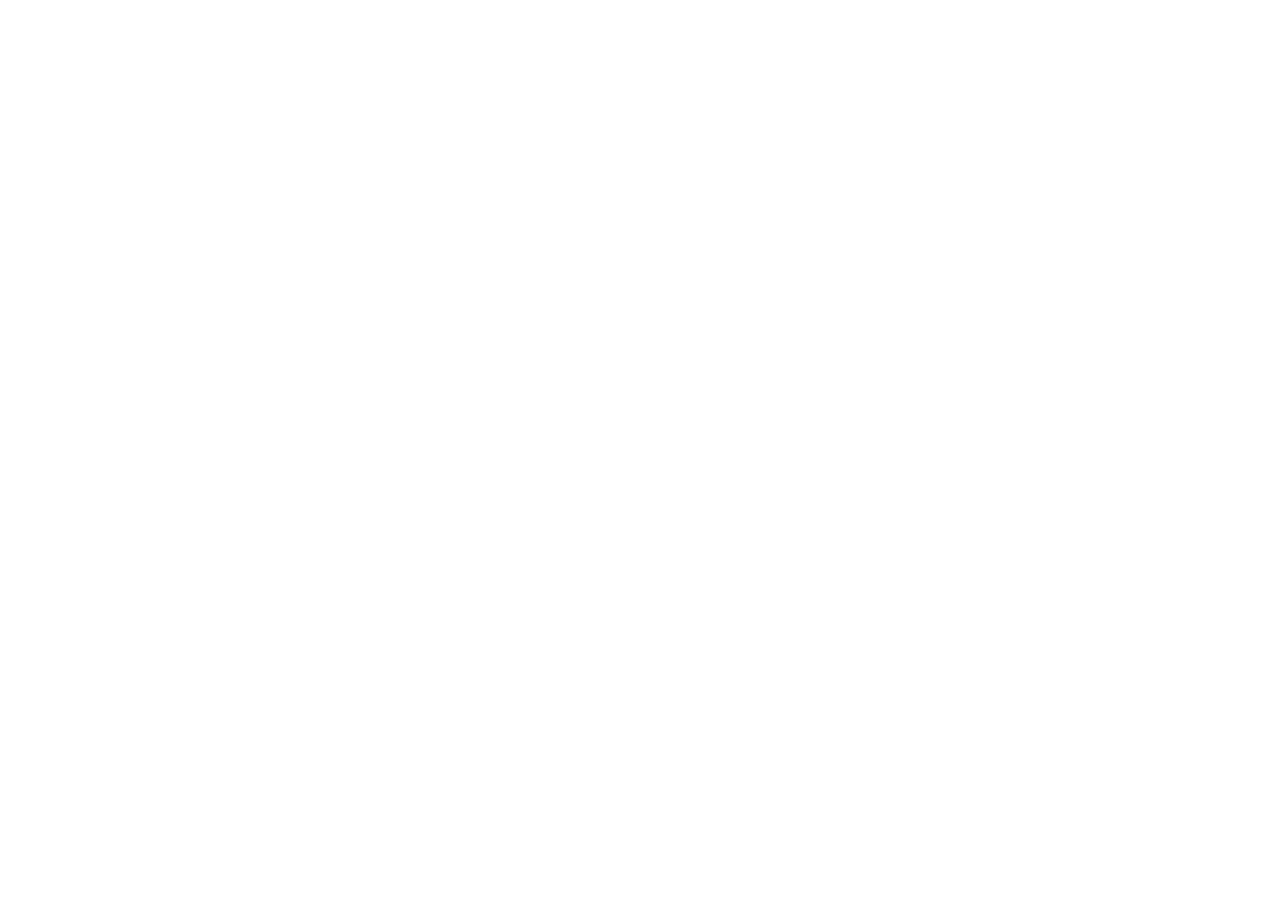
==== admin/index.html @ 66f9778a "Initial commit: Constanze Hevelke Coaching Website Statische Business-Coaching-Website mit drei Care" ====
<!doctype html>
<html>
<head>
  <meta charset="utf-8" />
  <meta name="viewport" content="width=device-width, initial-scale=1.0" />
  <meta name="robots" content="noindex" />
  <title>Content Manager | Constanze Hevelke Coaching</title>
  <script src="https://identity.netlify.com/v1/netlify-identity-widget.js"></script>
</head>
<body>
  <script src="https://unpkg.com/decap-cms@^3.0.0/dist/decap-cms.js"></script>
</body>
</html>
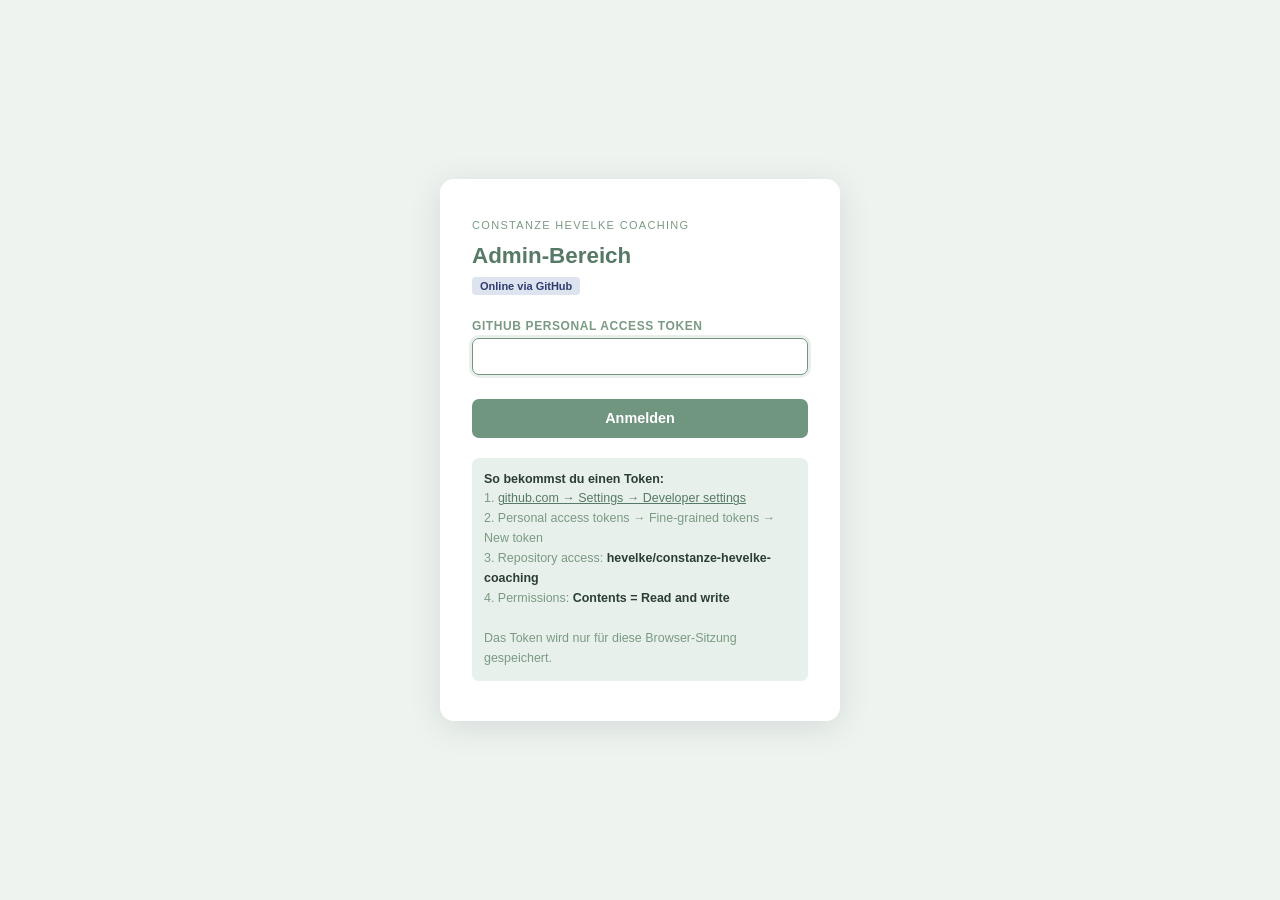
==== commit 69a69bc6: "Admin-Bereich: Online-CMS mit GitHub API und lokalem Server" ====
--- a/admin/index.html
+++ b/admin/index.html
@@ -1,13 +1,776 @@
-<!doctype html>
-<html>
+<!DOCTYPE html>
+<html lang="de">
 <head>
-  <meta charset="utf-8" />
-  <meta name="viewport" content="width=device-width, initial-scale=1.0" />
-  <meta name="robots" content="noindex" />
-  <title>Content Manager | Constanze Hevelke Coaching</title>
-  <script src="https://identity.netlify.com/v1/netlify-identity-widget.js"></script>
+  <meta charset="UTF-8">
+  <meta name="viewport" content="width=device-width, initial-scale=1.0">
+  <meta name="robots" content="noindex, nofollow">
+  <title>Admin | Constanze Hevelke Coaching</title>
+  <script src="config.js"></script>
+  <style>
+    *, *::before, *::after { box-sizing: border-box; margin: 0; padding: 0; }
+    body { font-family: -apple-system, BlinkMacSystemFont, 'Segoe UI', Roboto, sans-serif; background: #eef3f0; color: #2C3E33; min-height: 100vh; font-size: 14px; }
+
+    :root {
+      --p:       #709680;
+      --p-dark:  #567A66;
+      --p-light: #e8f0eb;
+      --surface: #ffffff;
+      --border:  #C8DDD0;
+      --text:    #2C3E33;
+      --muted:   #7A9A84;
+      --danger:  #c0392b;
+      --success: #1e8a4a;
+    }
+
+    /* ── Login ───────────────────────────────────────────────── */
+    #login { display: flex; align-items: center; justify-content: center; min-height: 100vh; padding: 1rem; }
+    .login-box { background: var(--surface); border-radius: 14px; padding: 2.5rem 2rem; width: 100%; max-width: 400px; box-shadow: 0 6px 32px rgba(40,60,45,0.13); }
+    .login-brand { font-size: 11px; text-transform: uppercase; letter-spacing: .12em; color: var(--muted); margin-bottom: .75rem; }
+    .login-box h1 { font-size: 1.4rem; font-weight: 700; margin-bottom: .5rem; color: var(--p-dark); }
+    .login-mode-badge { display: inline-block; font-size: 11px; padding: .2rem .5rem; border-radius: 4px; margin-bottom: 1.5rem; font-weight: 600; }
+    .login-mode-badge.local { background: #d4edda; color: var(--success); }
+    .login-mode-badge.github { background: #dde4f0; color: #2f3d6e; }
+    .login-box .field { margin-bottom: 1rem; }
+    .login-box .field label { display: block; font-size: 12px; font-weight: 600; margin-bottom: .3rem; color: var(--muted); text-transform: uppercase; letter-spacing: .05em; }
+    .login-box input[type="password"],
+    .login-box input[type="text"] { width: 100%; padding: .6rem .8rem; border: 1.5px solid var(--border); border-radius: 7px; font-size: .9rem; outline: none; font-family: monospace; transition: border-color .2s; }
+    .login-box input:focus { border-color: var(--p); box-shadow: 0 0 0 3px rgba(112,150,128,.15); }
+    .login-submit { margin-top: .5rem; width: 100%; padding: .7rem; background: var(--p); color: #fff; border: none; border-radius: 7px; font-size: .9rem; font-weight: 700; cursor: pointer; transition: background .2s; }
+    .login-submit:hover { background: var(--p-dark); }
+    .login-error { margin-top: .75rem; color: var(--danger); font-size: .8rem; text-align: center; line-height: 1.5; }
+    .login-hint { margin-top: 1.25rem; font-size: .78rem; color: var(--muted); line-height: 1.6; background: var(--p-light); padding: .75rem; border-radius: 7px; }
+    .login-hint a { color: var(--p-dark); }
+    .login-hint strong { color: var(--text); }
+
+    /* ── App shell ───────────────────────────────────────────── */
+    #app { display: none; flex-direction: column; min-height: 100vh; }
+    #app.visible { display: flex; }
+
+    .app-header { background: var(--surface); border-bottom: 1px solid var(--border); padding: 0 1.5rem; height: 52px; display: flex; align-items: center; justify-content: space-between; position: sticky; top: 0; z-index: 200; flex-shrink: 0; }
+    .app-header-left { display: flex; align-items: center; gap: .75rem; }
+    .app-mode { font-size: 11px; padding: .15rem .45rem; border-radius: 4px; font-weight: 600; }
+    .app-mode.local { background: #d4edda; color: var(--success); }
+    .app-mode.github { background: #dde4f0; color: #2f3d6e; }
+    .app-header-title { font-size: .95rem; font-weight: 700; color: var(--p-dark); }
+    .header-right { display: flex; align-items: center; gap: .625rem; }
+    #saveStatus { font-size: .8rem; padding: .25rem .6rem; border-radius: 5px; }
+    #saveStatus.ok { background: #d4edda; color: var(--success); }
+    #saveStatus.err { background: #fde8e8; color: var(--danger); }
+    .btn-save { background: var(--p); color: #fff; border: none; padding: .45rem 1.1rem; border-radius: 7px; font-size: .85rem; font-weight: 700; cursor: pointer; transition: background .2s; }
+    .btn-save:hover { background: var(--p-dark); }
+    .btn-save:disabled { opacity: .55; cursor: default; }
+    .btn-logout { background: none; border: 1.5px solid var(--border); color: var(--muted); padding: .4rem .8rem; border-radius: 7px; font-size: .8rem; cursor: pointer; transition: all .2s; }
+    .btn-logout:hover { border-color: var(--text); color: var(--text); }
+
+    .tab-bar { background: var(--surface); border-bottom: 1px solid var(--border); padding: 0 1.5rem; display: flex; overflow-x: auto; scrollbar-width: none; flex-shrink: 0; }
+    .tab-bar::-webkit-scrollbar { display: none; }
+    .tab-btn { background: none; border: none; border-bottom: 3px solid transparent; padding: .75rem .9rem; font-size: .8rem; font-weight: 600; color: var(--muted); cursor: pointer; white-space: nowrap; transition: color .15s; }
+    .tab-btn:hover { color: var(--text); }
+    .tab-btn.active { color: var(--p-dark); border-bottom-color: var(--p); }
+
+    .tab-content { flex: 1; padding: 2rem 1.5rem 4rem; max-width: 800px; width: 100%; margin: 0 auto; }
+    .panel { display: none; }
+    .panel.active { display: block; }
+
+    .card { background: var(--surface); border-radius: 10px; padding: 1.5rem; margin-bottom: 1.25rem; border: 1px solid var(--border); }
+    .card-title { font-size: 11px; font-weight: 700; text-transform: uppercase; letter-spacing: .08em; color: var(--muted); margin-bottom: 1.1rem; padding-bottom: .6rem; border-bottom: 1px solid var(--border); }
+
+    .sub-card { border: 1.5px solid var(--border); border-radius: 8px; padding: 1.1rem 1.1rem .8rem; margin-bottom: .875rem; }
+    .sub-card:last-child { margin-bottom: 0; }
+    .sub-card-title { font-size: 11px; font-weight: 700; text-transform: uppercase; letter-spacing: .06em; color: var(--p-dark); margin-bottom: .875rem; }
+
+    .field { margin-bottom: .875rem; }
+    .field:last-child { margin-bottom: 0; }
+    .field > label { display: block; font-size: 12px; font-weight: 600; color: var(--text); margin-bottom: .3rem; }
+    .field > label .hint { font-weight: 400; color: var(--muted); }
+    input[type="text"], input[type="url"], input[type="email"], input[type="tel"], select, textarea {
+      width: 100%; padding: .5rem .7rem; border: 1.5px solid var(--border); border-radius: 6px; font-size: .85rem; color: var(--text); background: #fff; font-family: inherit; transition: border-color .2s;
+    }
+    input:focus, textarea:focus, select:focus { outline: none; border-color: var(--p); box-shadow: 0 0 0 3px rgba(112,150,128,.13); }
+    textarea { resize: vertical; min-height: 72px; line-height: 1.55; }
+    .textarea-lg { min-height: 108px; }
+
+    .field-checkbox { display: flex; align-items: center; gap: .5rem; }
+    .field-checkbox input[type="checkbox"] { width: 16px; height: 16px; accent-color: var(--p); flex-shrink: 0; }
+    .field-checkbox label { margin-bottom: 0; font-size: .85rem; }
+
+    .grid-2 { display: grid; grid-template-columns: 1fr 1fr; gap: .875rem; }
+    @media (max-width: 560px) { .grid-2 { grid-template-columns: 1fr; } }
+
+    .image-row { display: flex; gap: 1rem; align-items: flex-start; }
+    .img-thumb { width: 72px; height: 72px; object-fit: cover; border-radius: 7px; border: 1.5px solid var(--border); flex-shrink: 0; background: var(--p-light); }
+    .img-meta { flex: 1; min-width: 0; }
+    .img-path { font-size: 11px; color: var(--muted); margin-bottom: .5rem; word-break: break-all; font-family: monospace; }
+    .btn-upload { display: inline-block; padding: .35rem .7rem; background: none; border: 1.5px solid var(--border); border-radius: 6px; font-size: .78rem; font-weight: 600; color: var(--text); cursor: pointer; transition: all .2s; }
+    .btn-upload:hover { border-color: var(--p); color: var(--p); }
+    .uploading-label { opacity: .55; pointer-events: none; }
+
+    .ig-posts-grid { display: grid; grid-template-columns: repeat(3, 1fr); gap: .875rem; }
+    @media (max-width: 560px) { .ig-posts-grid { grid-template-columns: repeat(2, 1fr); } }
+    .ig-post-item { border: 1.5px solid var(--border); border-radius: 8px; padding: .875rem; }
+    .ig-post-num { font-size: 11px; font-weight: 700; color: var(--muted); text-transform: uppercase; margin-bottom: .6rem; }
+    .ig-thumb { width: 100%; aspect-ratio: 1; object-fit: cover; border-radius: 6px; border: 1px solid var(--border); margin-bottom: .5rem; background: var(--p-light); }
+    .ig-upload-btn { display: block; text-align: center; padding: .3rem; background: none; border: 1.5px dashed var(--border); border-radius: 6px; font-size: .75rem; color: var(--muted); cursor: pointer; margin-bottom: .5rem; transition: all .2s; }
+    .ig-upload-btn:hover { border-color: var(--p); color: var(--p); }
+
+    .section-hint { font-size: .78rem; color: var(--muted); margin-bottom: 1rem; line-height: 1.5; background: var(--p-light); padding: .6rem .875rem; border-radius: 6px; border-left: 3px solid var(--p); }
+  </style>
 </head>
 <body>
-  <script src="https://unpkg.com/decap-cms@^3.0.0/dist/decap-cms.js"></script>
+
+<!-- ── Login ────────────────────────────────────────────────── -->
+<div id="login">
+  <div class="login-box">
+    <div class="login-brand">Constanze Hevelke Coaching</div>
+    <h1>Admin-Bereich</h1>
+    <div id="loginModeBadge" class="login-mode-badge"></div>
+    <form id="loginForm">
+      <div class="field" id="loginTokenField">
+        <label id="loginLabel">Token</label>
+        <input type="password" id="pwInput" autocomplete="current-password" autofocus>
+      </div>
+      <button type="submit" class="login-submit">Anmelden</button>
+      <p id="loginError" class="login-error" hidden></p>
+    </form>
+    <div id="loginHint" class="login-hint" hidden></div>
+  </div>
+</div>
+
+<!-- ── App ──────────────────────────────────────────────────── -->
+<div id="app">
+  <header class="app-header">
+    <div class="app-header-left">
+      <span id="appModeBadge" class="app-mode"></span>
+      <span class="app-header-title">Inhalte bearbeiten</span>
+    </div>
+    <div class="header-right">
+      <span id="saveStatus"></span>
+      <button class="btn-save" id="saveBtn">Speichern</button>
+      <button class="btn-logout" id="logoutBtn">Abmelden</button>
+    </div>
+  </header>
+
+  <nav class="tab-bar" id="tabBar">
+    <button class="tab-btn active" data-tab="allgemein">Allgemein</button>
+    <button class="tab-btn" data-tab="hero">Hero</button>
+    <button class="tab-btn" data-tab="about">Über mich</button>
+    <button class="tab-btn" data-tab="angebote">Angebote</button>
+    <button class="tab-btn" data-tab="methoden">Methoden</button>
+    <button class="tab-btn" data-tab="quote">Zitat</button>
+    <button class="tab-btn" data-tab="instagram">Instagram</button>
+    <button class="tab-btn" data-tab="contact">Kontakt</button>
+    <button class="tab-btn" data-tab="footer">Footer</button>
+  </nav>
+
+  <main class="tab-content">
+
+    <!-- Allgemein -->
+    <div class="panel active" id="panel-allgemein">
+      <div class="card">
+        <div class="card-title">SEO &amp; Allgemeine Einstellungen</div>
+        <div class="field"><label>Markenname <span class="hint">(Navigation &amp; Footer)</span></label><input type="text" id="brand-name"></div>
+        <div class="field"><label>Seitentitel <span class="hint">(Browser-Tab)</span></label><input type="text" id="meta-siteTitle"></div>
+        <div class="field"><label>Meta-Beschreibung <span class="hint">(Suchmaschinen-Snippet)</span></label><textarea id="meta-metaDescription"></textarea></div>
+      </div>
+    </div>
+
+    <!-- Hero -->
+    <div class="panel" id="panel-hero">
+      <div class="card">
+        <div class="card-title">Hero-Bereich</div>
+        <div class="field"><label>Untertitel</label><input type="text" id="hero-subtitle"></div>
+        <div class="grid-2">
+          <div class="field"><label>Haupttitel</label><input type="text" id="hero-title"></div>
+          <div class="field"><label>Hervorgehobenes Wort <span class="hint">(kursiv)</span></label><input type="text" id="hero-titleEm"></div>
+        </div>
+        <div class="field"><label>Beschreibungstext</label><textarea id="hero-text"></textarea></div>
+      </div>
+      <div class="card">
+        <div class="card-title">Buttons</div>
+        <div class="sub-card">
+          <div class="sub-card-title">Button 1 — Primär</div>
+          <div class="grid-2">
+            <div class="field"><label>Beschriftung</label><input type="text" id="hero-button1Label"></div>
+            <div class="field"><label>Link</label><input type="text" id="hero-button1Url"></div>
+          </div>
+        </div>
+        <div class="sub-card">
+          <div class="sub-card-title">Button 2 — Sekundär</div>
+          <div class="grid-2">
+            <div class="field"><label>Beschriftung</label><input type="text" id="hero-button2Label"></div>
+            <div class="field"><label>Link</label><input type="text" id="hero-button2Url"></div>
+          </div>
+        </div>
+      </div>
+    </div>
+
+    <!-- Über mich -->
+    <div class="panel" id="panel-about">
+      <div class="card">
+        <div class="card-title">Profilfoto</div>
+        <div class="image-row">
+          <img class="img-thumb" id="about-photo-preview" src="" alt="" onerror="this.style.display='none'">
+          <div class="img-meta">
+            <div class="img-path" id="about-photo-path">—</div>
+            <label class="btn-upload" id="about-upload-label">Bild hochladen<input type="file" id="about-photo-upload" accept="image/*" style="display:none"></label>
+            <div class="field" style="margin-top:.625rem"><label>Alt-Text</label><input type="text" id="about-photoAlt"></div>
+          </div>
+        </div>
+      </div>
+      <div class="card">
+        <div class="card-title">Texte</div>
+        <div class="field"><label>Lead-Text <span class="hint">(hervorgehobener Einstiegssatz)</span></label><textarea id="about-lead" class="textarea-lg"></textarea></div>
+        <div class="field"><label>Weitere Absätze <span class="hint">(Leerzeile = neuer Absatz)</span></label><textarea id="about-paragraphs" class="textarea-lg" rows="7"></textarea></div>
+      </div>
+    </div>
+
+    <!-- Angebote -->
+    <div class="panel" id="panel-angebote">
+      <div class="card">
+        <div class="card-title">Abschnitts-Überschrift</div>
+        <div class="field"><label>Titel</label><input type="text" id="angebote-title"></div>
+        <div class="field"><label>Untertitel</label><textarea id="angebote-subtitle"></textarea></div>
+      </div>
+      <div class="card"><div class="card-title">Paket 1</div><div id="pkg-0-block"></div></div>
+      <div class="card"><div class="card-title">Paket 2</div><div id="pkg-1-block"></div></div>
+      <div class="card"><div class="card-title">Paket 3</div><div id="pkg-2-block"></div></div>
+    </div>
+
+    <!-- Methoden -->
+    <div class="panel" id="panel-methoden">
+      <div class="card">
+        <div class="card-title">Abschnitts-Überschrift</div>
+        <div class="field"><label>Titel</label><input type="text" id="methoden-title"></div>
+        <div class="field"><label>Lead-Text</label><textarea id="methoden-lead"></textarea></div>
+      </div>
+      <div class="card">
+        <div class="card-title">Abschnittsfoto</div>
+        <div class="image-row">
+          <img class="img-thumb" id="methoden-photo-preview" src="" alt="" onerror="this.style.display='none'">
+          <div class="img-meta">
+            <div class="img-path" id="methoden-photo-path">—</div>
+            <label class="btn-upload" id="methoden-upload-label">Bild hochladen<input type="file" id="methoden-photo-upload" accept="image/*" style="display:none"></label>
+            <div class="field" style="margin-top:.625rem"><label>Alt-Text</label><input type="text" id="methoden-photoAlt"></div>
+          </div>
+        </div>
+      </div>
+      <div class="card"><div class="card-title">Methoden-Punkte</div><div id="methoden-items-block"></div></div>
+    </div>
+
+    <!-- Zitat -->
+    <div class="panel" id="panel-quote">
+      <div class="card">
+        <div class="card-title">Zitat-Banner</div>
+        <div class="field"><label>Zitat-Text <span class="hint">(Anführungszeichen werden automatisch ergänzt)</span></label><textarea id="quote-text" class="textarea-lg"></textarea></div>
+        <div class="field"><label>Autor/in <span class="hint">(z.B. "– William James")</span></label><input type="text" id="quote-author"></div>
+      </div>
+    </div>
+
+    <!-- Instagram -->
+    <div class="panel" id="panel-instagram">
+      <div class="card">
+        <div class="card-title">Abschnitts-Texte</div>
+        <div class="field"><label>Untertitel</label><input type="text" id="instagram-subtitle"></div>
+        <div class="grid-2">
+          <div class="field"><label>Profil-URL</label><input type="text" id="instagram-profileUrl"></div>
+          <div class="field"><label>Handle <span class="hint">(@name)</span></label><input type="text" id="instagram-handle"></div>
+        </div>
+      </div>
+      <div class="card">
+        <div class="card-title">Posts</div>
+        <div class="section-hint">Bild hochladen und Instagram-Link eintragen. Änderungen werden nach dem Speichern live.</div>
+        <div class="ig-posts-grid" id="ig-posts-grid"></div>
+      </div>
+    </div>
+
+    <!-- Kontakt -->
+    <div class="panel" id="panel-contact">
+      <div class="card">
+        <div class="card-title">Texte</div>
+        <div class="field"><label>Überschrift</label><input type="text" id="contact-title"></div>
+        <div class="field"><label>Beschreibungstext</label><textarea id="contact-text"></textarea></div>
+      </div>
+      <div class="card">
+        <div class="card-title">Kontaktdaten</div>
+        <div class="grid-2">
+          <div class="field"><label>E-Mail</label><input type="email" id="contact-email"></div>
+          <div class="field"><label>Telefon</label><input type="tel" id="contact-phone"></div>
+        </div>
+        <div class="grid-2">
+          <div class="field"><label>Standort</label><input type="text" id="contact-location"></div>
+          <div class="field"><label>Instagram-URL</label><input type="text" id="contact-instagramUrl"></div>
+        </div>
+      </div>
+    </div>
+
+    <!-- Footer -->
+    <div class="panel" id="panel-footer">
+      <div class="card">
+        <div class="card-title">Footer-Texte</div>
+        <div class="field"><label>Kurztext <span class="hint">(unter dem Logo)</span></label><textarea id="footer-description"></textarea></div>
+        <div class="field"><label>Copyright-Zeile</label><input type="text" id="footer-copyright"></div>
+      </div>
+    </div>
+
+  </main>
+</div>
+
+<script>
+'use strict';
+
+// ── Modus erkennen ─────────────────────────────────────────────
+const IS_LOCAL = location.hostname === 'localhost' || location.hostname === '127.0.0.1';
+const GH = {
+  owner:  window.GITHUB_OWNER  || '',
+  repo:   window.GITHUB_REPO   || '',
+  branch: window.GITHUB_BRANCH || 'main',
+};
+const CONTENT_PATH = 'content/data.json';
+
+let password = '';
+let data = {};
+let contentSha = null; // SHA für GitHub API (PUT benötigt aktuelles SHA)
+
+// ── Login UI vorbereiten ───────────────────────────────────────
+(function initLoginUI() {
+  const badge = document.getElementById('loginModeBadge');
+  const label = document.getElementById('loginLabel');
+  const hint  = document.getElementById('loginHint');
+
+  if (IS_LOCAL) {
+    badge.textContent = 'Lokaler Server';
+    badge.className = 'login-mode-badge local';
+    label.textContent = 'Passwort';
+  } else {
+    badge.textContent = 'Online via GitHub';
+    badge.className = 'login-mode-badge github';
+    label.textContent = 'GitHub Personal Access Token';
+    hint.hidden = false;
+    hint.innerHTML =
+      '<strong>So bekommst du einen Token:</strong><br>' +
+      '1. <a href="https://github.com/settings/tokens?type=beta" target="_blank" rel="noopener">github.com → Settings → Developer settings</a><br>' +
+      '2. Personal access tokens → Fine-grained tokens → New token<br>' +
+      '3. Repository access: <strong>' + (GH.owner || 'dein-username') + '/' + GH.repo + '</strong><br>' +
+      '4. Permissions: <strong>Contents = Read and write</strong><br>' +
+      '<br>Das Token wird nur für diese Browser-Sitzung gespeichert.';
+  }
+})();
+
+// ── Login ──────────────────────────────────────────────────────
+document.getElementById('loginForm').addEventListener('submit', async e => {
+  e.preventDefault();
+  const pw = document.getElementById('pwInput').value.trim();
+  const errEl = document.getElementById('loginError');
+  errEl.hidden = true;
+
+  try {
+    password = pw;
+    await loadContent();
+    document.getElementById('login').style.display = 'none';
+    const app = document.getElementById('app');
+    app.style.display = 'flex';
+    app.style.flexDirection = 'column';
+    const appBadge = document.getElementById('appModeBadge');
+    if (IS_LOCAL) {
+      appBadge.textContent = 'Lokal';
+      appBadge.className = 'app-mode local';
+    } else {
+      appBadge.textContent = 'GitHub';
+      appBadge.className = 'app-mode github';
+    }
+  } catch (err) {
+    password = '';
+    errEl.textContent = err.message || 'Anmeldung fehlgeschlagen.';
+    errEl.hidden = false;
+  }
+});
+
+// ── Logout ─────────────────────────────────────────────────────
+document.getElementById('logoutBtn').addEventListener('click', () => {
+  password = ''; data = {}; contentSha = null;
+  document.getElementById('app').style.display = 'none';
+  document.getElementById('login').style.display = '';
+  document.getElementById('pwInput').value = '';
+  document.getElementById('loginError').hidden = true;
+});
+
+// ── Tabs ───────────────────────────────────────────────────────
+document.getElementById('tabBar').addEventListener('click', e => {
+  const btn = e.target.closest('.tab-btn');
+  if (!btn) return;
+  document.querySelectorAll('.tab-btn').forEach(b => b.classList.remove('active'));
+  document.querySelectorAll('.panel').forEach(p => p.classList.remove('active'));
+  btn.classList.add('active');
+  document.getElementById('panel-' + btn.dataset.tab)?.classList.add('active');
+});
+
+// ══════════════════════════════════════════════════════════════
+//  API — Lokal (serve.py)
+// ══════════════════════════════════════════════════════════════
+async function localLoad() {
+  const res = await fetch('/api/auth', {
+    method: 'POST',
+    headers: { 'Content-Type': 'application/json' },
+    body: JSON.stringify({ password })
+  });
+  if (!res.ok) throw new Error('Falsches Passwort.');
+  const r2 = await fetch('/api/content');
+  if (!r2.ok) throw new Error('Inhalt konnte nicht geladen werden.');
+  return r2.json();
+}
+
+async function localSave(payload) {
+  const res = await fetch('/api/content', {
+    method: 'POST',
+    headers: { 'Content-Type': 'application/json', 'X-Admin-Password': password },
+    body: JSON.stringify(payload)
+  });
+  const result = await res.json();
+  if (!res.ok) throw new Error(result.error || 'Speicherfehler');
+}
+
+async function localUpload(filename, base64Data) {
+  const bytes = atob(base64Data);
+  const ab = new Uint8Array(bytes.length);
+  for (let i = 0; i < bytes.length; i++) ab[i] = bytes.charCodeAt(i);
+  const fd = new FormData();
+  fd.append('file', new Blob([ab]), filename);
+  const res = await fetch('/api/upload', {
+    method: 'POST',
+    headers: { 'X-Admin-Password': password },
+    body: fd
+  });
+  const result = await res.json();
+  if (!res.ok) throw new Error(result.error || 'Upload fehlgeschlagen');
+  return result.path;
+}
+
+// ══════════════════════════════════════════════════════════════
+//  API — GitHub
+// ══════════════════════════════════════════════════════════════
+function ghHeaders() {
+  return {
+    'Authorization': 'Bearer ' + password,
+    'Content-Type': 'application/json',
+    'X-GitHub-Api-Version': '2022-11-28'
+  };
+}
+function ghBase() {
+  return `https://api.github.com/repos/${GH.owner}/${GH.repo}/contents`;
+}
+
+async function githubLoad() {
+  if (!GH.owner || GH.owner === 'DEIN-GITHUB-USERNAME') {
+    throw new Error('Bitte zuerst admin/config.js anpassen (GITHUB_OWNER setzen).');
+  }
+  const res = await fetch(`${ghBase()}/${CONTENT_PATH}?ref=${GH.branch}`, { headers: ghHeaders() });
+  if (res.status === 401) throw new Error('Ungültiger Token oder keine Berechtigung.');
+  if (res.status === 404) throw new Error(`Datei "${CONTENT_PATH}" nicht im Repository gefunden.`);
+  if (!res.ok) throw new Error(`GitHub API Fehler: ${res.status}`);
+  const file = await res.json();
+  contentSha = file.sha;
+  const text = decodeURIComponent(escape(atob(file.content.replace(/\n/g, ''))));
+  return JSON.parse(text);
+}
+
+async function githubSave(payload) {
+  const text = JSON.stringify(payload, null, 2);
+  const b64 = btoa(unescape(encodeURIComponent(text)));
+  const body = {
+    message: 'Admin: Inhalte aktualisiert',
+    content: b64,
+    branch: GH.branch,
+    sha: contentSha
+  };
+  const res = await fetch(`${ghBase()}/${CONTENT_PATH}`, {
+    method: 'PUT',
+    headers: ghHeaders(),
+    body: JSON.stringify(body)
+  });
+  const result = await res.json();
+  if (!res.ok) throw new Error(result.message || `GitHub API Fehler: ${res.status}`);
+  contentSha = result.content?.sha ?? contentSha;
+}
+
+async function githubUpload(filename, base64Data) {
+  const path = `images/${filename}`;
+  // SHA abrufen falls Datei schon existiert
+  let sha;
+  try {
+    const check = await fetch(`${ghBase()}/${path}?ref=${GH.branch}`, { headers: ghHeaders() });
+    if (check.ok) sha = (await check.json()).sha;
+  } catch {}
+  const body = { message: `Admin: Bild hochgeladen (${filename})`, content: base64Data, branch: GH.branch };
+  if (sha) body.sha = sha;
+  const res = await fetch(`${ghBase()}/${path}`, {
+    method: 'PUT',
+    headers: ghHeaders(),
+    body: JSON.stringify(body)
+  });
+  const result = await res.json();
+  if (!res.ok) throw new Error(result.message || 'Upload fehlgeschlagen');
+  return path;
+}
+
+// ── Abstraktion ────────────────────────────────────────────────
+async function loadContent() {
+  data = IS_LOCAL ? await localLoad() : await githubLoad();
+  populateForms(data);
+}
+
+async function saveContent(payload) {
+  if (IS_LOCAL) await localSave(payload);
+  else await githubSave(payload);
+}
+
+async function uploadImage(filename, base64Data) {
+  return IS_LOCAL ? await localUpload(filename, base64Data) : await githubUpload(filename, base64Data);
+}
+
+// ── Speichern ──────────────────────────────────────────────────
+document.getElementById('saveBtn').addEventListener('click', async () => {
+  const btn = document.getElementById('saveBtn');
+  const statusEl = document.getElementById('saveStatus');
+  btn.disabled = true;
+  btn.textContent = 'Speichert…';
+  statusEl.className = '';
+  statusEl.textContent = '';
+  try {
+    const payload = collectData();
+    await saveContent(payload);
+    data = payload;
+    statusEl.textContent = IS_LOCAL ? 'Gespeichert ✓' : 'Gespeichert ✓ (Commit erstellt)';
+    statusEl.className = 'ok';
+    setTimeout(() => { statusEl.textContent = ''; statusEl.className = ''; }, 4000);
+  } catch (e) {
+    statusEl.textContent = e.message || 'Fehler';
+    statusEl.className = 'err';
+  } finally {
+    btn.disabled = false;
+    btn.textContent = 'Speichern';
+  }
+});
+
+// ── Bild-Upload ────────────────────────────────────────────────
+function fileToBase64(file) {
+  return new Promise((resolve, reject) => {
+    const reader = new FileReader();
+    reader.onload = () => resolve(reader.result.split(',')[1]);
+    reader.onerror = reject;
+    reader.readAsDataURL(file);
+  });
+}
+
+function setupUpload(inputId, onSuccess) {
+  const input = document.getElementById(inputId);
+  if (!input) return;
+  input.addEventListener('change', async () => {
+    const file = input.files[0];
+    if (!file) return;
+    const label = input.closest('label');
+    if (label) label.classList.add('uploading-label');
+    try {
+      const b64 = await fileToBase64(file);
+      const path = await uploadImage(file.name, b64);
+      onSuccess(path);
+    } catch (e) {
+      alert('Upload fehlgeschlagen: ' + e.message);
+    } finally {
+      if (label) label.classList.remove('uploading-label');
+      input.value = '';
+    }
+  });
+}
+
+function setImgPreview(id, path) {
+  const img = document.getElementById(id);
+  if (!img || !path) return;
+  img.style.display = '';
+  // Lokal: relativer Pfad. GitHub: raw URL
+  if (IS_LOCAL) {
+    img.src = '/' + path;
+  } else {
+    img.src = `https://raw.githubusercontent.com/${GH.owner}/${GH.repo}/${GH.branch}/${path}`;
+  }
+}
+
+setupUpload('about-photo-upload', path => {
+  data.about = data.about || {};
+  data.about.photo = path;
+  document.getElementById('about-photo-path').textContent = path;
+  setImgPreview('about-photo-preview', path);
+});
+setupUpload('methoden-photo-upload', path => {
+  data.methoden = data.methoden || {};
+  data.methoden.photo = path;
+  document.getElementById('methoden-photo-path').textContent = path;
+  setImgPreview('methoden-photo-preview', path);
+});
+[0,1,2,3,4,5].forEach(i => {
+  setupUpload(`ig-${i}-upload`, path => {
+    data.instagram = data.instagram || {};
+    data.instagram.posts = data.instagram.posts || [];
+    data.instagram.posts[i] = data.instagram.posts[i] || {};
+    data.instagram.posts[i].image = path;
+    setImgPreview(`ig-${i}-thumb`, path);
+  });
+});
+
+// ── Dynamische HTML-Blöcke ─────────────────────────────────────
+function renderPkgBlock(i) {
+  return `
+    <div class="field-checkbox" style="margin-bottom:.875rem">
+      <input type="checkbox" id="pkg-${i}-featured">
+      <label for="pkg-${i}-featured">Als empfohlenes Paket hervorheben</label>
+    </div>
+    <div class="grid-2">
+      <div class="field"><label>Name</label><input type="text" id="pkg-${i}-name"></div>
+      <div class="field"><label>Badge <span class="hint">(leer = kein Badge)</span></label><input type="text" id="pkg-${i}-badge"></div>
+    </div>
+    <div class="grid-2">
+      <div class="field"><label>Icon</label>
+        <select id="pkg-${i}-icon">
+          <option value="clock">Uhr</option>
+          <option value="check">Häkchen</option>
+          <option value="star">Stern</option>
+        </select>
+      </div>
+      <div class="field"><label>Preis</label><input type="text" id="pkg-${i}-price"></div>
+    </div>
+    <div class="field"><label>Kurzbeschreibung</label><textarea id="pkg-${i}-description"></textarea></div>
+    <div class="field"><label>Leistungen <span class="hint">(eine Zeile = ein Punkt)</span></label><textarea id="pkg-${i}-features" class="textarea-lg" rows="5"></textarea></div>
+    <div class="grid-2">
+      <div class="field"><label>CTA-Beschriftung</label><input type="text" id="pkg-${i}-ctaLabel"></div>
+      <div class="field"><label>CTA-Link</label><input type="text" id="pkg-${i}-ctaUrl"></div>
+    </div>`;
+}
+
+document.getElementById('pkg-0-block').innerHTML = renderPkgBlock(0);
+document.getElementById('pkg-1-block').innerHTML = renderPkgBlock(1);
+document.getElementById('pkg-2-block').innerHTML = renderPkgBlock(2);
+
+document.getElementById('methoden-items-block').innerHTML = [0,1,2].map(i => `
+  <div class="sub-card">
+    <div class="sub-card-title">Methode ${i+1}</div>
+    <div class="grid-2">
+      <div class="field"><label>Nummer</label><input type="text" id="m-${i}-number"></div>
+      <div class="field"><label>Titel</label><input type="text" id="m-${i}-title"></div>
+    </div>
+    <div class="field"><label>Beschreibung</label><textarea id="m-${i}-description"></textarea></div>
+  </div>`).join('');
+
+document.getElementById('ig-posts-grid').innerHTML = [0,1,2,3,4,5].map(i => `
+  <div class="ig-post-item">
+    <div class="ig-post-num">Post ${i+1}</div>
+    <img class="ig-thumb" id="ig-${i}-thumb" src="" alt="" onerror="this.style.display='none'">
+    <label class="ig-upload-btn" id="ig-${i}-upload-label">Bild hochladen<input type="file" id="ig-${i}-upload" accept="image/*" style="display:none"></label>
+    <div class="field"><label>Instagram-Link</label><input type="text" id="ig-${i}-url" placeholder="https://instagram.com/p/..."></div>
+  </div>`).join('');
+
+// ── Formulare befüllen ─────────────────────────────────────────
+const $ = id => document.getElementById(id);
+const val = id => ($(`${id}`)?.value ?? '').trim();
+const setVal = (id, v) => { const el = $(id); if (el && v != null) el.value = v; };
+const setChecked = (id, v) => { const el = $(id); if (el) el.checked = !!v; };
+const checked = id => !!($(`${id}`)?.checked);
+
+function populateForms(d) {
+  setVal('brand-name', d.brand?.name);
+  setVal('meta-siteTitle', d.meta?.siteTitle);
+  setVal('meta-metaDescription', d.meta?.metaDescription);
+  setVal('hero-subtitle', d.hero?.subtitle);
+  setVal('hero-title', d.hero?.title);
+  setVal('hero-titleEm', d.hero?.titleEm);
+  setVal('hero-text', d.hero?.text);
+  setVal('hero-button1Label', d.hero?.button1Label);
+  setVal('hero-button1Url', d.hero?.button1Url);
+  setVal('hero-button2Label', d.hero?.button2Label);
+  setVal('hero-button2Url', d.hero?.button2Url);
+  setVal('about-photoAlt', d.about?.photoAlt);
+  setVal('about-lead', d.about?.lead);
+  setVal('about-paragraphs', (d.about?.paragraphs || []).join('\n\n'));
+  if (d.about?.photo) { $('about-photo-path').textContent = d.about.photo; setImgPreview('about-photo-preview', d.about.photo); }
+  setVal('angebote-title', d.angebote?.title);
+  setVal('angebote-subtitle', d.angebote?.subtitle);
+  (d.angebote?.packages || []).forEach((pkg, i) => {
+    setChecked(`pkg-${i}-featured`, pkg.featured);
+    setVal(`pkg-${i}-name`, pkg.name);
+    setVal(`pkg-${i}-badge`, pkg.badge);
+    setVal(`pkg-${i}-icon`, pkg.icon);
+    setVal(`pkg-${i}-description`, pkg.description);
+    setVal(`pkg-${i}-features`, (pkg.features || []).join('\n'));
+    setVal(`pkg-${i}-price`, pkg.price);
+    setVal(`pkg-${i}-ctaLabel`, pkg.ctaLabel);
+    setVal(`pkg-${i}-ctaUrl`, pkg.ctaUrl);
+  });
+  setVal('methoden-title', d.methoden?.title);
+  setVal('methoden-lead', d.methoden?.lead);
+  setVal('methoden-photoAlt', d.methoden?.photoAlt);
+  if (d.methoden?.photo) { $('methoden-photo-path').textContent = d.methoden.photo; setImgPreview('methoden-photo-preview', d.methoden.photo); }
+  (d.methoden?.items || []).forEach((item, i) => {
+    setVal(`m-${i}-number`, item.number);
+    setVal(`m-${i}-title`, item.title);
+    setVal(`m-${i}-description`, item.description);
+  });
+  setVal('quote-text', d.quote?.text);
+  setVal('quote-author', d.quote?.author);
+  setVal('instagram-subtitle', d.instagram?.subtitle);
+  setVal('instagram-profileUrl', d.instagram?.profileUrl);
+  setVal('instagram-handle', d.instagram?.handle);
+  (d.instagram?.posts || []).forEach((post, i) => {
+    setVal(`ig-${i}-url`, post.url);
+    if (post.image) setImgPreview(`ig-${i}-thumb`, post.image);
+  });
+  setVal('contact-title', d.contact?.title);
+  setVal('contact-text', d.contact?.text);
+  setVal('contact-email', d.contact?.email);
+  setVal('contact-phone', d.contact?.phone);
+  setVal('contact-location', d.contact?.location);
+  setVal('contact-instagramUrl', d.contact?.instagramUrl);
+  setVal('footer-description', d.footer?.description);
+  setVal('footer-copyright', d.footer?.copyright);
+}
+
+function collectData() {
+  return {
+    meta: { siteTitle: val('meta-siteTitle'), metaDescription: val('meta-metaDescription') },
+    brand: { name: val('brand-name') },
+    hero: {
+      subtitle: val('hero-subtitle'), title: val('hero-title'), titleEm: val('hero-titleEm'),
+      text: val('hero-text'), button1Label: val('hero-button1Label'), button1Url: val('hero-button1Url'),
+      button2Label: val('hero-button2Label'), button2Url: val('hero-button2Url')
+    },
+    about: {
+      photo: data.about?.photo || '', photoAlt: val('about-photoAlt'), lead: val('about-lead'),
+      paragraphs: val('about-paragraphs').split(/\n{2,}/).map(s => s.trim()).filter(Boolean)
+    },
+    angebote: {
+      title: val('angebote-title'), subtitle: val('angebote-subtitle'),
+      packages: [0,1,2].map(i => ({
+        name: val(`pkg-${i}-name`), featured: checked(`pkg-${i}-featured`),
+        badge: val(`pkg-${i}-badge`), icon: val(`pkg-${i}-icon`),
+        description: val(`pkg-${i}-description`),
+        features: val(`pkg-${i}-features`).split('\n').map(s => s.trim()).filter(Boolean),
+        price: val(`pkg-${i}-price`), ctaLabel: val(`pkg-${i}-ctaLabel`), ctaUrl: val(`pkg-${i}-ctaUrl`)
+      }))
+    },
+    methoden: {
+      title: val('methoden-title'), lead: val('methoden-lead'),
+      photo: data.methoden?.photo || '', photoAlt: val('methoden-photoAlt'),
+      items: [0,1,2].map(i => ({ number: val(`m-${i}-number`), title: val(`m-${i}-title`), description: val(`m-${i}-description`) }))
+    },
+    quote: { text: val('quote-text'), author: val('quote-author') },
+    instagram: {
+      subtitle: val('instagram-subtitle'), profileUrl: val('instagram-profileUrl'), handle: val('instagram-handle'),
+      posts: [0,1,2,3,4,5].map(i => ({ image: data.instagram?.posts?.[i]?.image || '', url: val(`ig-${i}-url`) }))
+    },
+    contact: {
+      title: val('contact-title'), text: val('contact-text'), email: val('contact-email'),
+      phone: val('contact-phone'), location: val('contact-location'), instagramUrl: val('contact-instagramUrl')
+    },
+    footer: { description: val('footer-description'), copyright: val('footer-copyright') }
+  };
+}
+</script>
 </body>
 </html>
